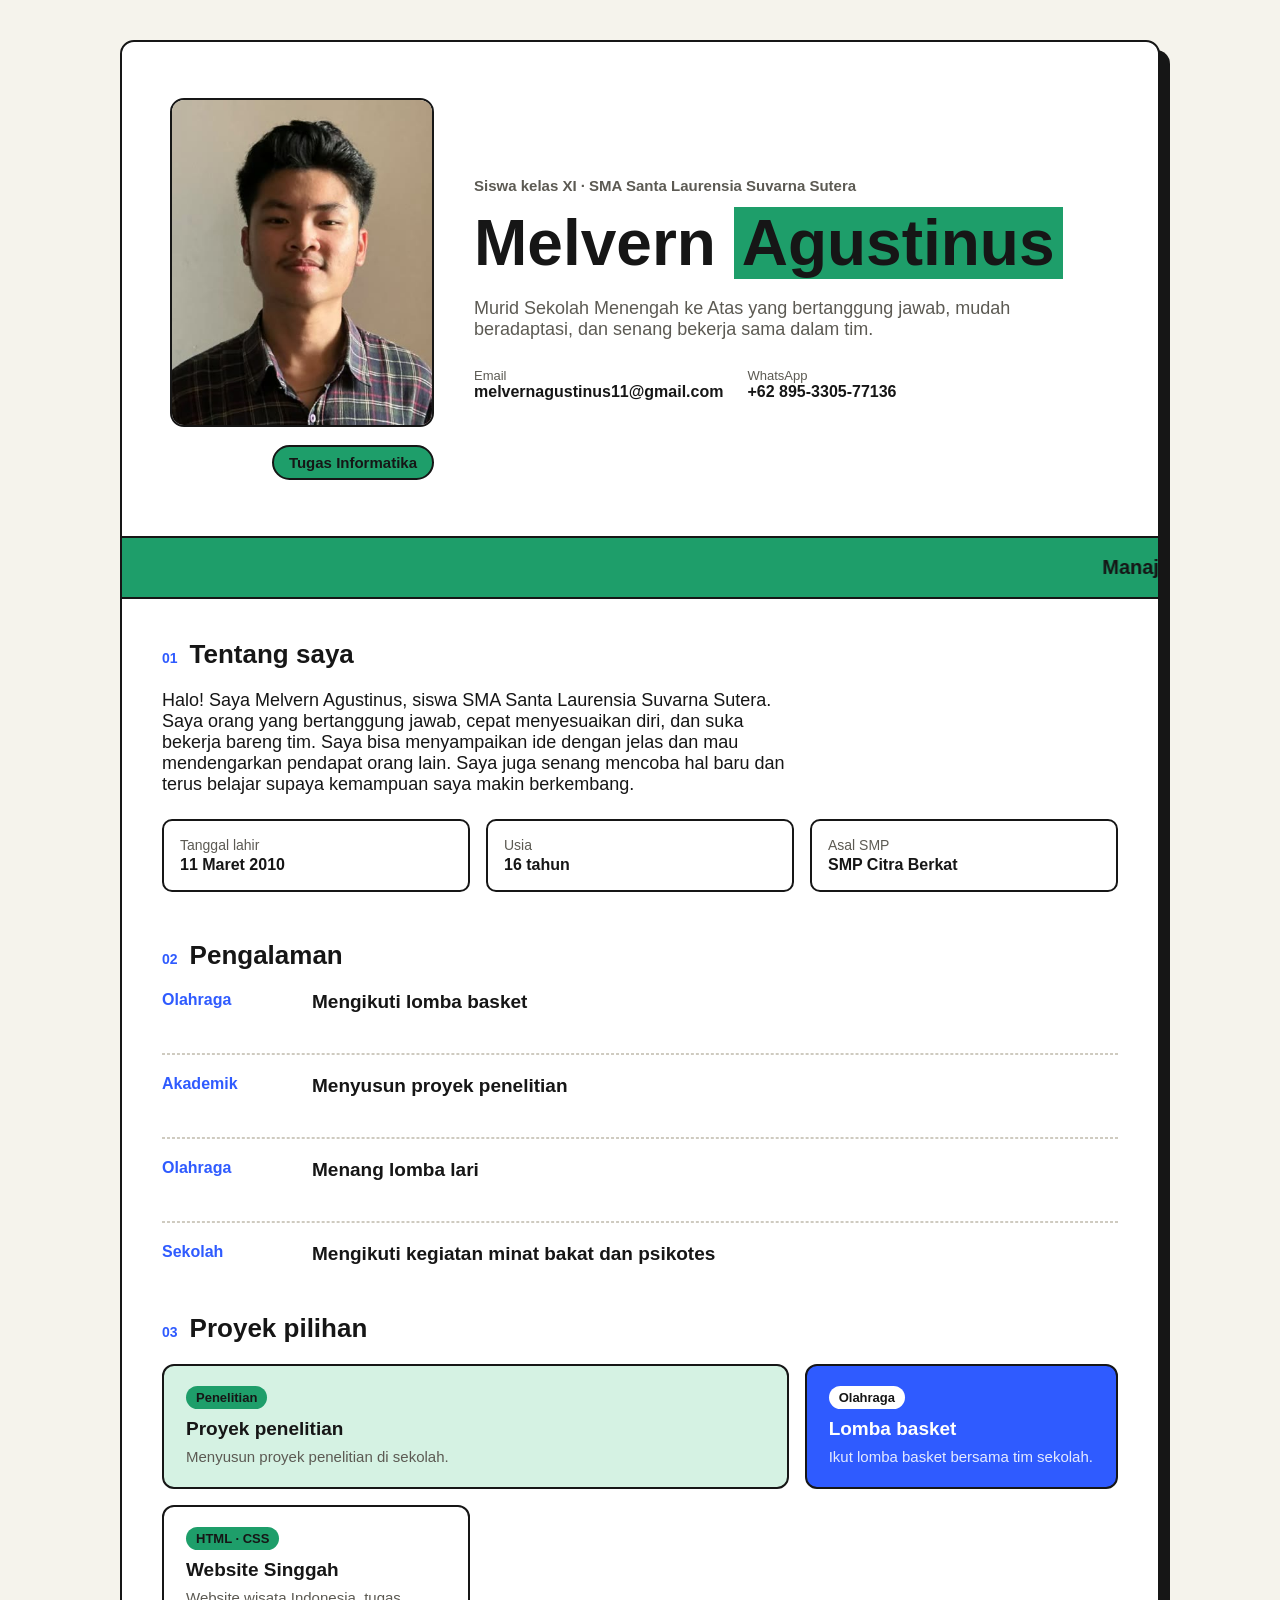
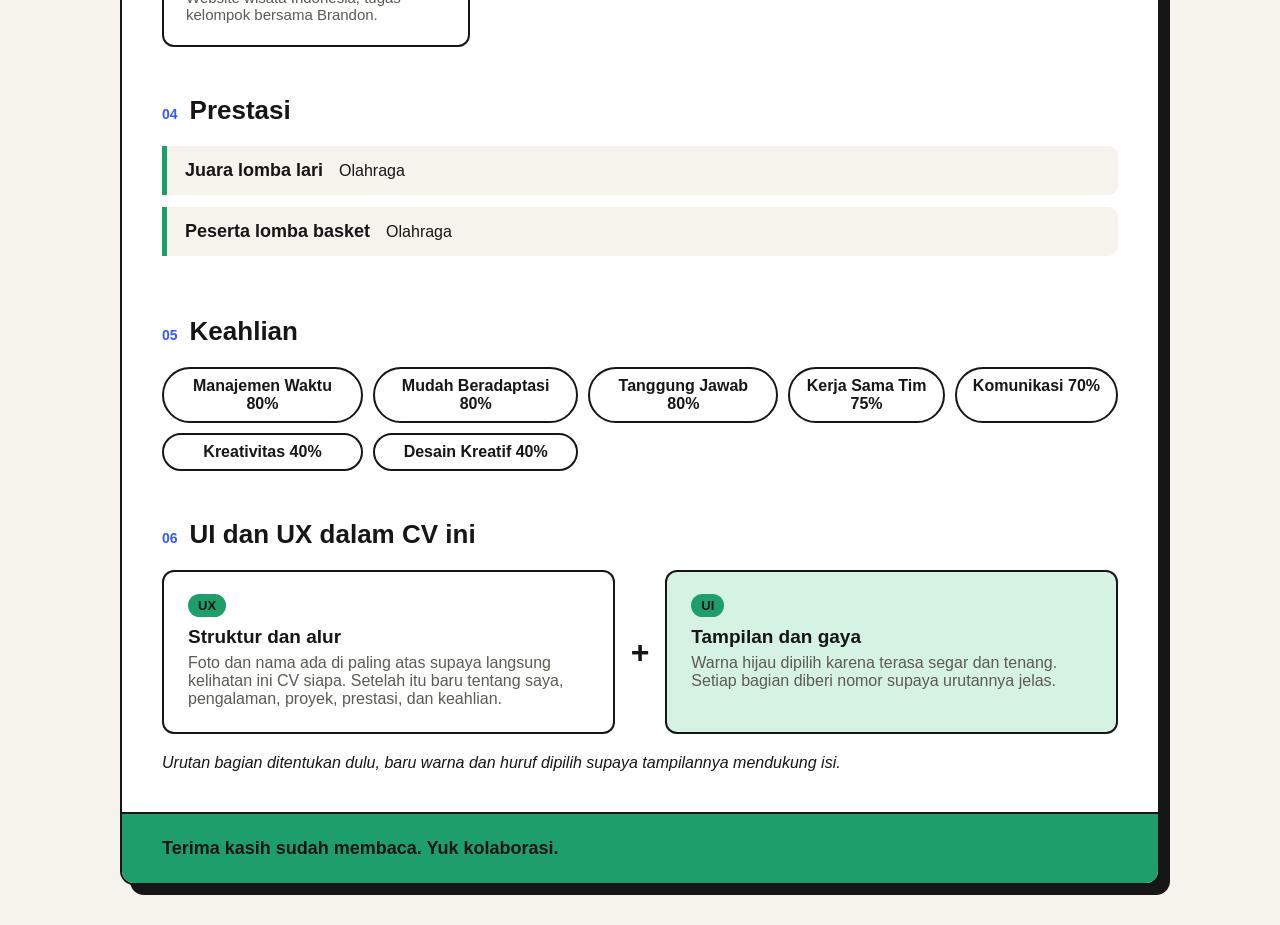
==== cv1.html @ 6fa0c5cc "Upload website wisata Singgah dan CV" ====
<!DOCTYPE html>
<html lang="id">
<head>
  <meta charset="UTF-8">
  <meta name="viewport" content="width=device-width, initial-scale=1.0">
  <title>CV Melvern Agustinus - Siswa SMA Santa Laurensia</title>
  <link rel="icon" type="image/png" href="logo.png">
  <link rel="stylesheet" href="cv1.css">
</head>
<body>
  <main class="melvern-cv">
    <header class="melvern-hero">
      <div class="melvern-hero-foto">
        <div class="melvern-foto">
          <a href="cv2.html"><img src="melvern.jpg" alt="Foto Melvern Agustinus"></a>
        </div>
        <div class="melvern-stiker">
          <a href="index.html">Tugas Informatika</a>
        </div>
      </div>

      <div class="melvern-hero-teks">
        <p class="melvern-kicker">Siswa kelas XI · SMA Santa Laurensia Suvarna Sutera</p>
        <h1>Melvern <strong class="melvern-tanda">Agustinus</strong></h1>
        <p class="melvern-tagline">Murid Sekolah Menengah ke Atas yang bertanggung jawab, mudah beradaptasi, dan senang bekerja sama dalam tim.</p>
        <ul class="melvern-kontak">
          <li><strong>Email</strong><a href="mailto:melvernagustinus11@gmail.com">melvernagustinus11@gmail.com</a></li>
          <li><strong>WhatsApp</strong>+62 895-3305-77136</li>
        </ul>
      </div>
    </header>

    <hr class="melvern-garis">

    <marquee class="melvern-pita" direction="left" behavior="scroll" scrollamount="4">
      <b>Manajemen Waktu</b> <b class="melvern-putih">Mudah Beradaptasi</b> <b>Tanggung Jawab</b> <b class="melvern-putih">Kerja Sama Tim</b> <b>Komunikasi</b> <b class="melvern-putih">Kreativitas</b>
      <b>Manajemen Waktu</b> <b class="melvern-putih">Mudah Beradaptasi</b> <b>Tanggung Jawab</b> <b class="melvern-putih">Kerja Sama Tim</b> <b>Komunikasi</b> <b class="melvern-putih">Kreativitas</b>
    </marquee>

    <hr class="melvern-garis">

    <div class="melvern-isi">
      <section>
        <h2><strong class="melvern-nomor">01</strong> Tentang saya</h2>
        <p class="melvern-lead">Halo! Saya Melvern Agustinus, siswa SMA Santa Laurensia Suvarna Sutera. Saya orang yang bertanggung jawab, cepat menyesuaikan diri, dan suka bekerja bareng tim. Saya bisa menyampaikan ide dengan jelas dan mau mendengarkan pendapat orang lain. Saya juga senang mencoba hal baru dan terus belajar supaya kemampuan saya makin berkembang.</p>
        <div class="melvern-fakta">
          <div class="melvern-fakta-kotak">
            <p class="melvern-fakta-judul">Tanggal lahir</p>
            <p class="melvern-fakta-isi">11 Maret 2010</p>
          </div>
          <div class="melvern-fakta-kotak">
            <p class="melvern-fakta-judul">Usia</p>
            <p class="melvern-fakta-isi">16 tahun</p>
          </div>
          <div class="melvern-fakta-kotak">
            <p class="melvern-fakta-judul">Asal SMP</p>
            <p class="melvern-fakta-isi">SMP Citra Berkat</p>
          </div>
        </div>
      </section>

      <section>
        <h2><strong class="melvern-nomor">02</strong> Pengalaman</h2>
        <div class="melvern-pengalaman">
          <p class="melvern-tahun">Olahraga</p>
          <div>
            <h3>Mengikuti lomba basket</h3>
          </div>
        </div>
        <hr class="melvern-putus">
        <div class="melvern-pengalaman">
          <p class="melvern-tahun">Akademik</p>
          <div>
            <h3>Menyusun proyek penelitian</h3>
          </div>
        </div>
        <hr class="melvern-putus">
        <div class="melvern-pengalaman">
          <p class="melvern-tahun">Olahraga</p>
          <div>
            <h3>Menang lomba lari</h3>
          </div>
        </div>
        <hr class="melvern-putus">
        <div class="melvern-pengalaman">
          <p class="melvern-tahun">Sekolah</p>
          <div>
            <h3>Mengikuti kegiatan minat bakat dan psikotes</h3>
          </div>
        </div>
      </section>

      <section>
        <h2><strong class="melvern-nomor">03</strong> Proyek pilihan</h2>
        <div class="melvern-bento-atas">
          <div class="melvern-kartu melvern-kartu-besar">
            <b class="melvern-tag">Penelitian</b>
            <h3>Proyek penelitian</h3>
            <p>Menyusun proyek penelitian di sekolah.</p>
          </div>
          <div class="melvern-kartu melvern-kartu-biru">
            <b class="melvern-tag">Olahraga</b>
            <h3>Lomba basket</h3>
            <p>Ikut lomba basket bersama tim sekolah.</p>
          </div>
        </div>
        <div class="melvern-bento-bawah">
          <div class="melvern-kartu">
            <b class="melvern-tag">HTML · CSS</b>
            <h3>Website Singgah</h3>
            <p>Website wisata Indonesia, tugas kelompok bersama Brandon.</p>
          </div>
        </div>
      </section>

      <section>
        <h2><strong class="melvern-nomor">04</strong> Prestasi</h2>
        <ul class="melvern-prestasi">
          <li>
            <div class="melvern-prestasi-isi">
              <strong>Juara lomba lari</strong>
              <p>Olahraga</p>
            </div>
          </li>
          <li>
            <div class="melvern-prestasi-isi">
              <strong>Peserta lomba basket</strong>
              <p>Olahraga</p>
            </div>
          </li>
        </ul>
      </section>

      <section>
        <h2><strong class="melvern-nomor">05</strong> Keahlian</h2>
        <ul class="melvern-chips">
          <li>Manajemen Waktu 80%</li>
          <li>Mudah Beradaptasi 80%</li>
          <li>Tanggung Jawab 80%</li>
          <li>Kerja Sama Tim 75%</li>
          <li>Komunikasi 70%</li>
          <li>Kreativitas 40%</li>
          <li>Desain Kreatif 40%</li>
        </ul>
      </section>

      <section>
        <h2><strong class="melvern-nomor">06</strong> UI dan UX dalam CV ini</h2>
        <div class="melvern-uxui">
          <div class="melvern-uxui-kolom">
            <b class="melvern-tag">UX</b>
            <h3>Struktur dan alur</h3>
            <p>Foto dan nama ada di paling atas supaya langsung kelihatan ini CV siapa. Setelah itu baru tentang saya, pengalaman, proyek, prestasi, dan keahlian.</p>
          </div>
          <p class="melvern-uxui-plus">+</p>
          <div class="melvern-uxui-kolom melvern-ui">
            <b class="melvern-tag">UI</b>
            <h3>Tampilan dan gaya</h3>
            <p>Warna hijau dipilih karena terasa segar dan tenang. Setiap bagian diberi nomor supaya urutannya jelas.</p>
          </div>
        </div>
        <p class="melvern-catatan">Urutan bagian ditentukan dulu, baru warna dan huruf dipilih supaya tampilannya mendukung isi.</p>
      </section>
    </div>

    <hr class="melvern-garis">

    <footer class="melvern-footer">
      <p>Terima kasih sudah membaca. Yuk kolaborasi.</p>
    </footer>
  </main>
</body>
</html>
---- cv1.css ----
body {
  margin: 0;
  padding: 40px 16px;
  background-color: #f5f3ec;
  color: #161616;
  font-family: "Segoe UI", Helvetica, Arial, sans-serif;
  font-size: 16px;
}

h1, h2, h3, p, ul {
  margin: 0;
}

h1, h2, h3 {
  font-family: "Trebuchet MS", Arial, sans-serif;
}

ul {
  padding: 0;
  list-style-type: none;
}

img {
  display: block;
}

.melvern-cv {
  width: 1036px;
  margin: 0 auto;
  background-color: #ffffff;
  border: 2px solid #161616;
  border-radius: 14px;
  box-shadow: 10px 10px 0 #161616;
}

.melvern-garis {
  margin: 0;
  border: 1px solid #161616;
}

.melvern-hero {
  display: grid;
  grid-template-columns: 264px 1fr;
  align-items: center;
  gap: 40px;
  padding: 56px 48px;
}

.melvern-hero-foto {
  width: 264px;
}

.melvern-foto img {
  width: 260px;
  height: 325px;
  object-fit: cover;
  border: 2px solid #161616;
  border-radius: 14px;
  background-color: #d5f2e3;
}

.melvern-foto img:hover {
  box-shadow: 8px 8px 0 #1e9e6a;
}

.melvern-stiker {
  display: flex;
  justify-content: flex-end;
  margin: 18px 0 0 0;
}

.melvern-stiker a {
  padding: 7px 15px;
  background-color: #1e9e6a;
  color: #161616;
  border: 2px solid #161616;
  border-radius: 30px;
  font-size: 15px;
  font-weight: bold;
  text-decoration: none;
}

.melvern-stiker a:hover {
  background-color: #d5f2e3;
}

.melvern-kicker {
  margin: 0 0 12px 0;
  color: #5c5a53;
  font-size: 15px;
  font-weight: bold;
}

.melvern-hero h1 {
  font-size: 64px;
}

.melvern-tanda {
  padding: 0 8px;
  background-color: #1e9e6a;
}

.melvern-tagline {
  width: 544px;
  margin: 18px 0 0 0;
  color: #5c5a53;
  font-size: 18px;
}

.melvern-kontak {
  display: grid;
  grid-template-columns: 1fr 1fr 1fr;
  gap: 14px 24px;
  margin: 28px 0 0 0;
}

.melvern-kontak li {
  font-weight: bold;
}

.melvern-kontak strong {
  display: block;
  color: #5c5a53;
  font-size: 13px;
  font-weight: normal;
}

.melvern-kontak a {
  color: #161616;
  text-decoration: none;
}

.melvern-kontak a:hover {
  text-decoration: underline;
}

.melvern-pita {
  display: block;
  padding: 18px 0;
  background-color: #1e9e6a;
  color: #161616;
  font-family: "Trebuchet MS", Arial, sans-serif;
  font-size: 20px;
}

.melvern-pita b {
  margin: 0 18px;
}

.melvern-pita .melvern-putih {
  color: #ffffff;
}

.melvern-isi {
  display: grid;
  gap: 48px;
  padding: 40px;
}

.melvern-isi h2 {
  display: flex;
  align-items: baseline;
  gap: 12px;
  margin: 0 0 20px 0;
  font-size: 26px;
}

.melvern-nomor {
  color: #2f5bff;
  font-family: "Segoe UI", Helvetica, Arial, sans-serif;
  font-size: 14px;
}

.melvern-lead {
  width: 640px;
  font-size: 18px;
}

.melvern-fakta {
  display: grid;
  grid-template-columns: 1fr 1fr 1fr;
  gap: 16px;
  margin: 24px 0 0 0;
}

.melvern-fakta-kotak {
  padding: 16px;
  border: 2px solid #161616;
  border-radius: 10px;
}

.melvern-fakta-judul {
  color: #5c5a53;
  font-size: 14px;
}

.melvern-fakta-isi {
  margin: 3px 0 0 0;
  font-weight: bold;
}

.melvern-pengalaman {
  display: grid;
  grid-template-columns: 130px 1fr;
  gap: 20px;
}

.melvern-tahun {
  color: #2f5bff;
  font-family: "Trebuchet MS", Arial, sans-serif;
  font-weight: bold;
}

.melvern-pengalaman h3 {
  font-size: 19px;
}

.melvern-tempat {
  margin: 3px 0 7px 0;
  color: #5c5a53;
  font-size: 15px;
}

.melvern-putus {
  margin: 40px 0 20px 0;
  border: 1px dashed #cfcbc0;
}

.melvern-bento-atas {
  display: grid;
  grid-template-columns: 2fr 1fr;
  gap: 16px;
}

.melvern-bento-bawah {
  display: grid;
  grid-template-columns: 1fr 1fr 1fr;
  gap: 16px;
  margin: 16px 0 0 0;
}

.melvern-kartu {
  padding: 22px;
  background-color: #ffffff;
  border: 2px solid #161616;
  border-radius: 12px;
}

.melvern-kartu:hover {
  box-shadow: 6px 6px 0 #161616;
}

.melvern-kartu h3 {
  margin: 12px 0 8px 0;
  font-size: 19px;
}

.melvern-kartu p {
  color: #5c5a53;
  font-size: 15px;
}

.melvern-kartu-besar {
  background-color: #d5f2e3;
}

.melvern-kartu-biru {
  background-color: #2f5bff;
  color: #ffffff;
}

.melvern-kartu-biru p {
  color: #e4eaff;
}

.melvern-tag {
  padding: 4px 10px;
  background-color: #1e9e6a;
  color: #161616;
  border-radius: 30px;
  font-size: 13px;
}

.melvern-kartu-biru .melvern-tag {
  background-color: #ffffff;
}

.melvern-prestasi li {
  margin: 0 0 12px 0;
  padding: 0 0 0 5px;
  background-color: #1e9e6a;
  border-radius: 0 14px 14px 0;
}

.melvern-prestasi-isi {
  display: grid;
  grid-template-columns: auto 1fr;
  align-items: baseline;
  gap: 16px;
  padding: 14px 18px;
  background-color: #f5f3ec;
  border-radius: 0 10px 10px 0;
}

.melvern-prestasi strong {
  font-family: "Trebuchet MS", Arial, sans-serif;
  font-size: 18px;
}

.melvern-chips {
  display: grid;
  grid-template-columns: auto auto auto auto auto;
  justify-content: start;
  gap: 10px;
}

.melvern-chips li {
  padding: 8px 16px;
  border: 2px solid #161616;
  border-radius: 30px;
  font-weight: bold;
  text-align: center;
}

.melvern-chips li:hover {
  background-color: #1e9e6a;
}

.melvern-uxui {
  display: grid;
  grid-template-columns: 1fr auto 1fr;
  gap: 16px;
}

.melvern-uxui-kolom {
  padding: 24px;
  border: 2px solid #161616;
  border-radius: 12px;
}

.melvern-uxui-kolom h3 {
  margin: 12px 0 6px 0;
  font-size: 19px;
}

.melvern-uxui-kolom p {
  color: #5c5a53;
}

.melvern-ui {
  background-color: #d5f2e3;
}

.melvern-uxui-plus {
  display: flex;
  justify-content: center;
  align-items: center;
  font-family: "Trebuchet MS", Arial, sans-serif;
  font-size: 32px;
  font-weight: bold;
}

.melvern-catatan {
  margin: 20px 0 0 0;
  font-style: italic;
}

.melvern-footer {
  padding: 24px 40px;
  background-color: #1e9e6a;
  border-radius: 0 0 12px 12px;
  font-family: "Trebuchet MS", Arial, sans-serif;
  font-size: 18px;
  font-weight: bold;
}

@media (max-width: 1100px) {
  .melvern-cv {
    width: auto;
  }

  .melvern-hero h1 {
    font-size: 48px;
  }

  .melvern-tagline {
    width: auto;
  }
}

@media (max-width: 900px) {
  .melvern-hero {
    grid-template-columns: 1fr;
  }

  .melvern-hero-foto {
    margin: 0 auto;
  }

  .melvern-chips {
    grid-template-columns: auto auto auto;
  }
}

@media (max-width: 760px) {
  .melvern-lead {
    width: auto;
  }

  .melvern-kontak {
    grid-template-columns: 1fr 1fr;
  }

  .melvern-uxui {
    grid-template-columns: 1fr;
  }
}

@media (max-width: 640px) {
  .melvern-hero {
    padding: 36px 20px;
  }

  .melvern-hero h1 {
    font-size: 34px;
  }

  .melvern-kontak, .melvern-fakta, .melvern-bento-atas, .melvern-bento-bawah {
    grid-template-columns: 1fr;
  }

  .melvern-isi {
    padding: 28px 20px;
  }

  .melvern-pengalaman {
    grid-template-columns: 1fr;
    gap: 4px;
  }

  .melvern-chips {
    grid-template-columns: auto auto;
  }

  .melvern-footer {
    padding: 24px 20px;
  }
}

@media (max-width: 360px) {
  .melvern-hero-foto {
    width: 224px;
  }

  .melvern-foto img {
    width: 220px;
    height: 275px;
  }

  .melvern-hero h1 {
    font-size: 28px;
  }

  .melvern-prestasi-isi {
    grid-template-columns: 1fr;
    gap: 2px;
  }
}
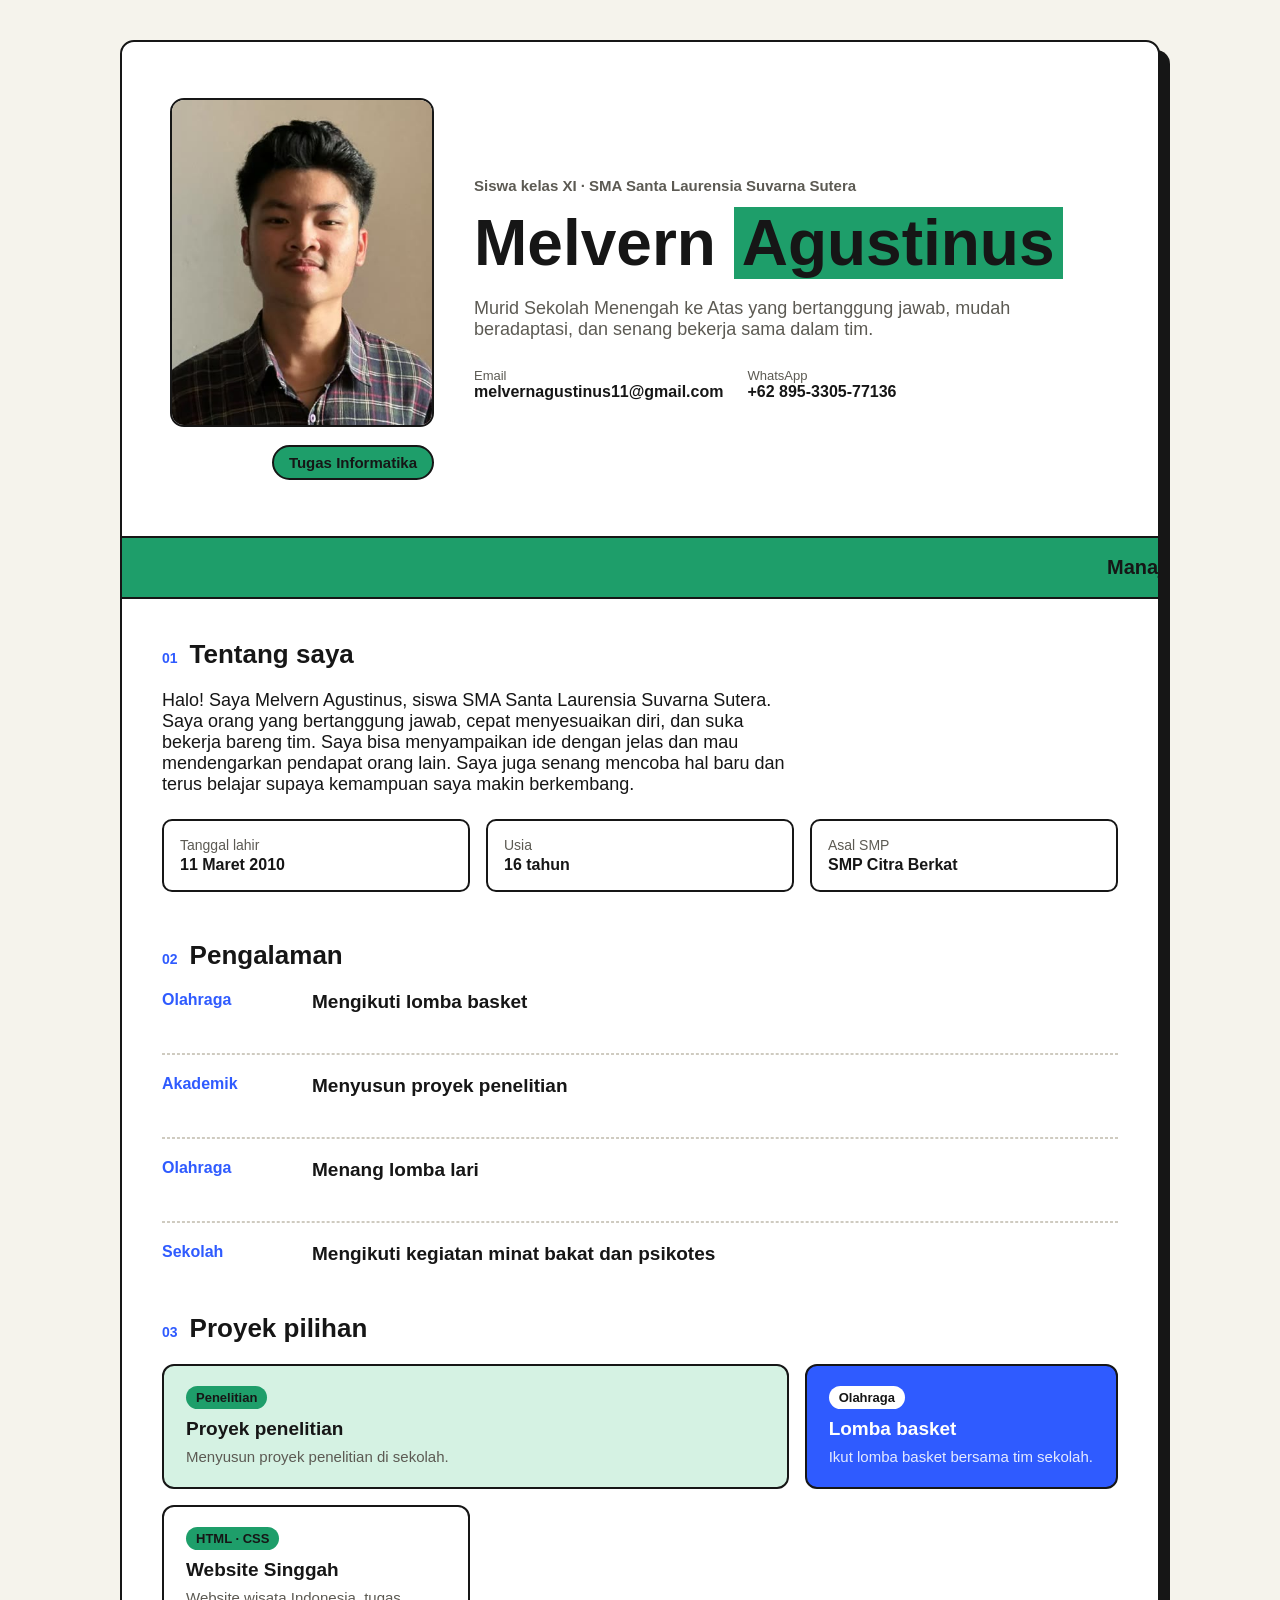
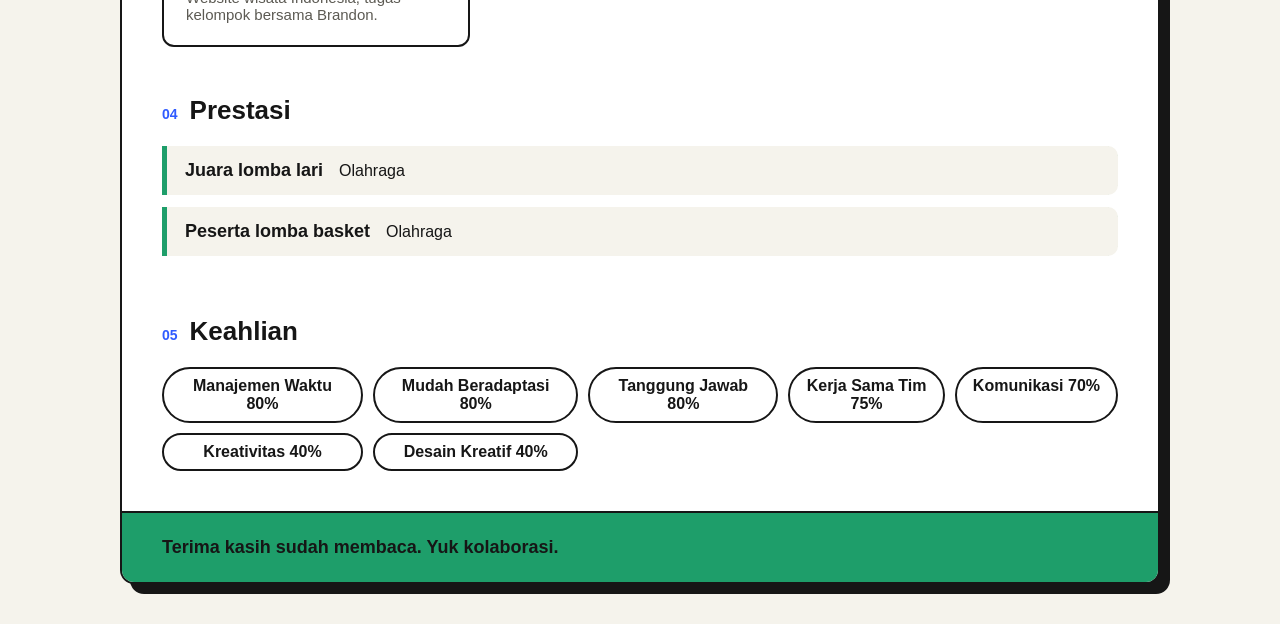
==== commit 86d962d1: "Hapus bagian UI dan UX di CV" ====
--- a/cv1.html
+++ b/cv1.html
@@ -144,23 +144,6 @@
         </ul>
       </section>
 
-      <section>
-        <h2><strong class="melvern-nomor">06</strong> UI dan UX dalam CV ini</h2>
-        <div class="melvern-uxui">
-          <div class="melvern-uxui-kolom">
-            <b class="melvern-tag">UX</b>
-            <h3>Struktur dan alur</h3>
-            <p>Foto dan nama ada di paling atas supaya langsung kelihatan ini CV siapa. Setelah itu baru tentang saya, pengalaman, proyek, prestasi, dan keahlian.</p>
-          </div>
-          <p class="melvern-uxui-plus">+</p>
-          <div class="melvern-uxui-kolom melvern-ui">
-            <b class="melvern-tag">UI</b>
-            <h3>Tampilan dan gaya</h3>
-            <p>Warna hijau dipilih karena terasa segar dan tenang. Setiap bagian diberi nomor supaya urutannya jelas.</p>
-          </div>
-        </div>
-        <p class="melvern-catatan">Urutan bagian ditentukan dulu, baru warna dan huruf dipilih supaya tampilannya mendukung isi.</p>
-      </section>
     </div>
 
     <hr class="melvern-garis">
--- a/cv1.css
+++ b/cv1.css
@@ -215,12 +215,6 @@
   font-size: 19px;
 }
 
-.melvern-tempat {
-  margin: 3px 0 7px 0;
-  color: #5c5a53;
-  font-size: 15px;
-}
-
 .melvern-putus {
   margin: 40px 0 20px 0;
   border: 1px dashed #cfcbc0;
@@ -326,45 +320,6 @@
   background-color: #1e9e6a;
 }
 
-.melvern-uxui {
-  display: grid;
-  grid-template-columns: 1fr auto 1fr;
-  gap: 16px;
-}
-
-.melvern-uxui-kolom {
-  padding: 24px;
-  border: 2px solid #161616;
-  border-radius: 12px;
-}
-
-.melvern-uxui-kolom h3 {
-  margin: 12px 0 6px 0;
-  font-size: 19px;
-}
-
-.melvern-uxui-kolom p {
-  color: #5c5a53;
-}
-
-.melvern-ui {
-  background-color: #d5f2e3;
-}
-
-.melvern-uxui-plus {
-  display: flex;
-  justify-content: center;
-  align-items: center;
-  font-family: "Trebuchet MS", Arial, sans-serif;
-  font-size: 32px;
-  font-weight: bold;
-}
-
-.melvern-catatan {
-  margin: 20px 0 0 0;
-  font-style: italic;
-}
-
 .melvern-footer {
   padding: 24px 40px;
   background-color: #1e9e6a;
@@ -411,9 +366,6 @@
     grid-template-columns: 1fr 1fr;
   }
 
-  .melvern-uxui {
-    grid-template-columns: 1fr;
-  }
 }
 
 @media (max-width: 640px) {
